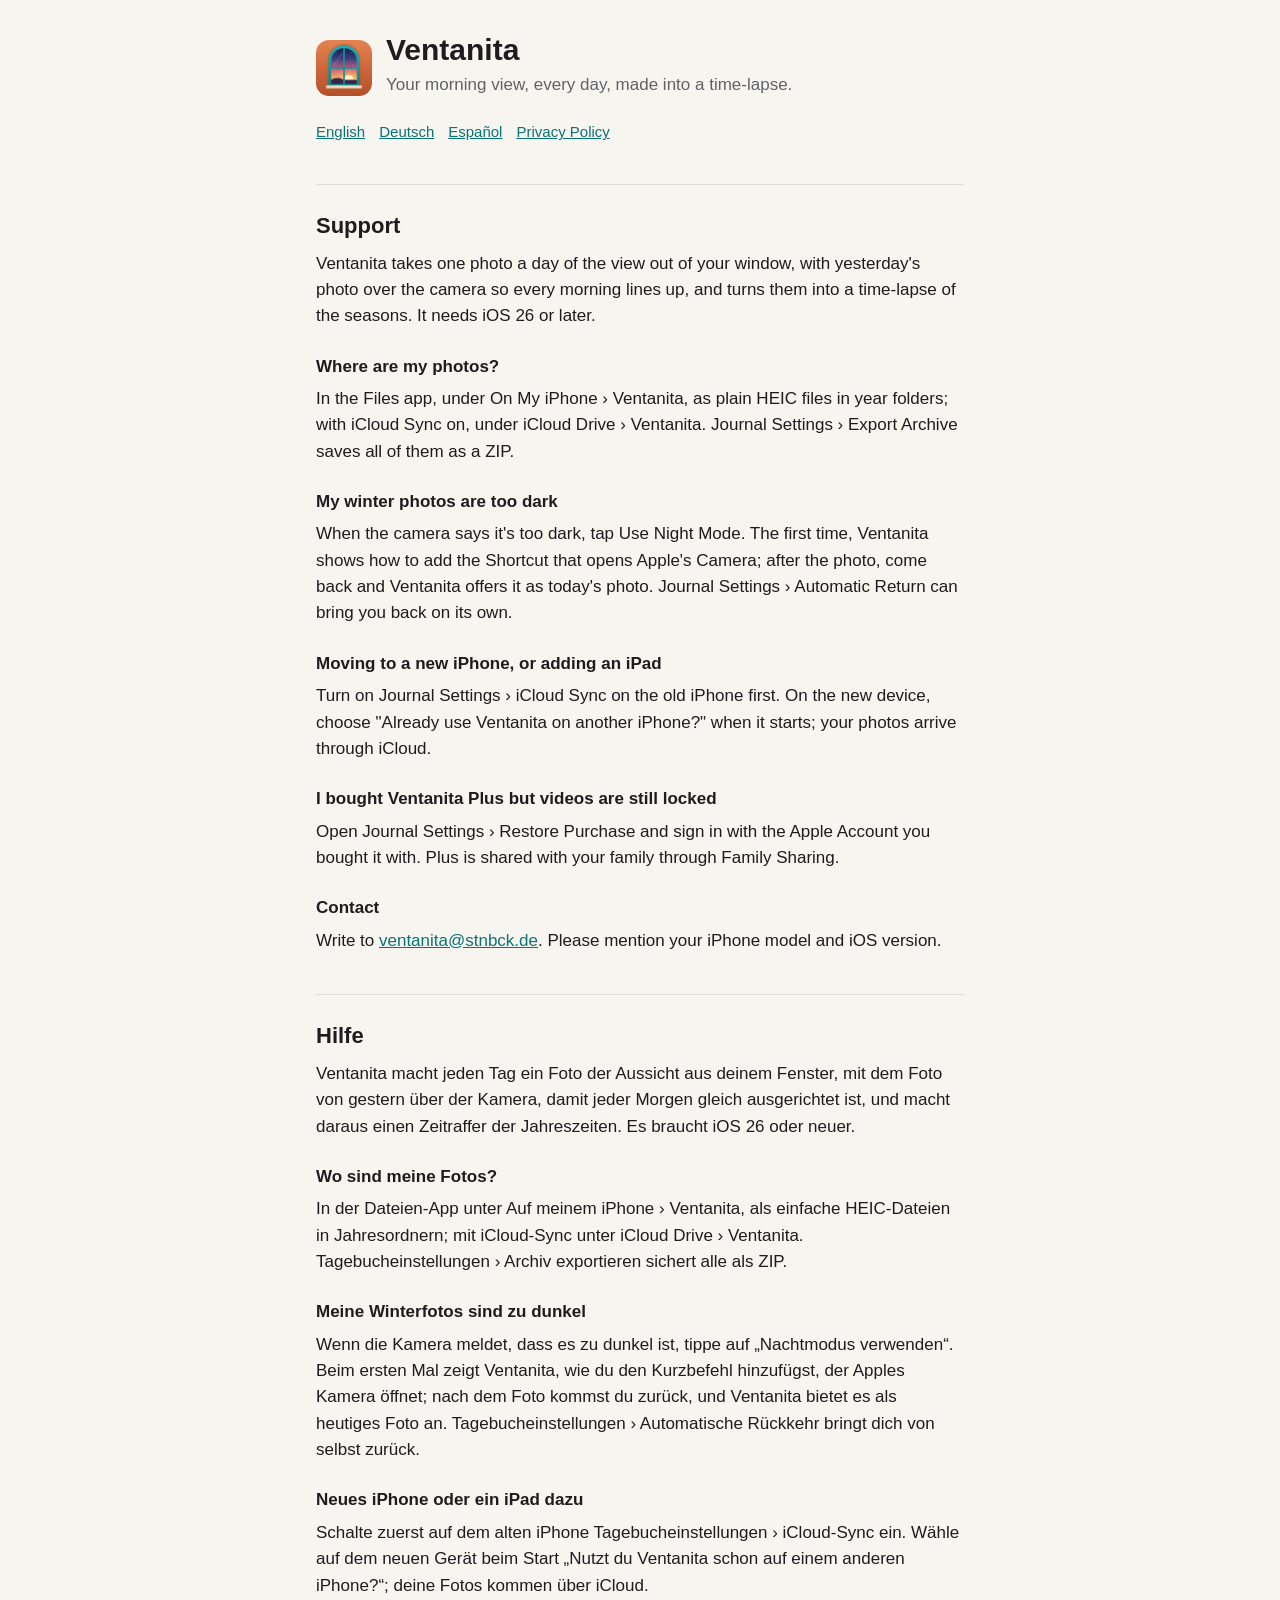
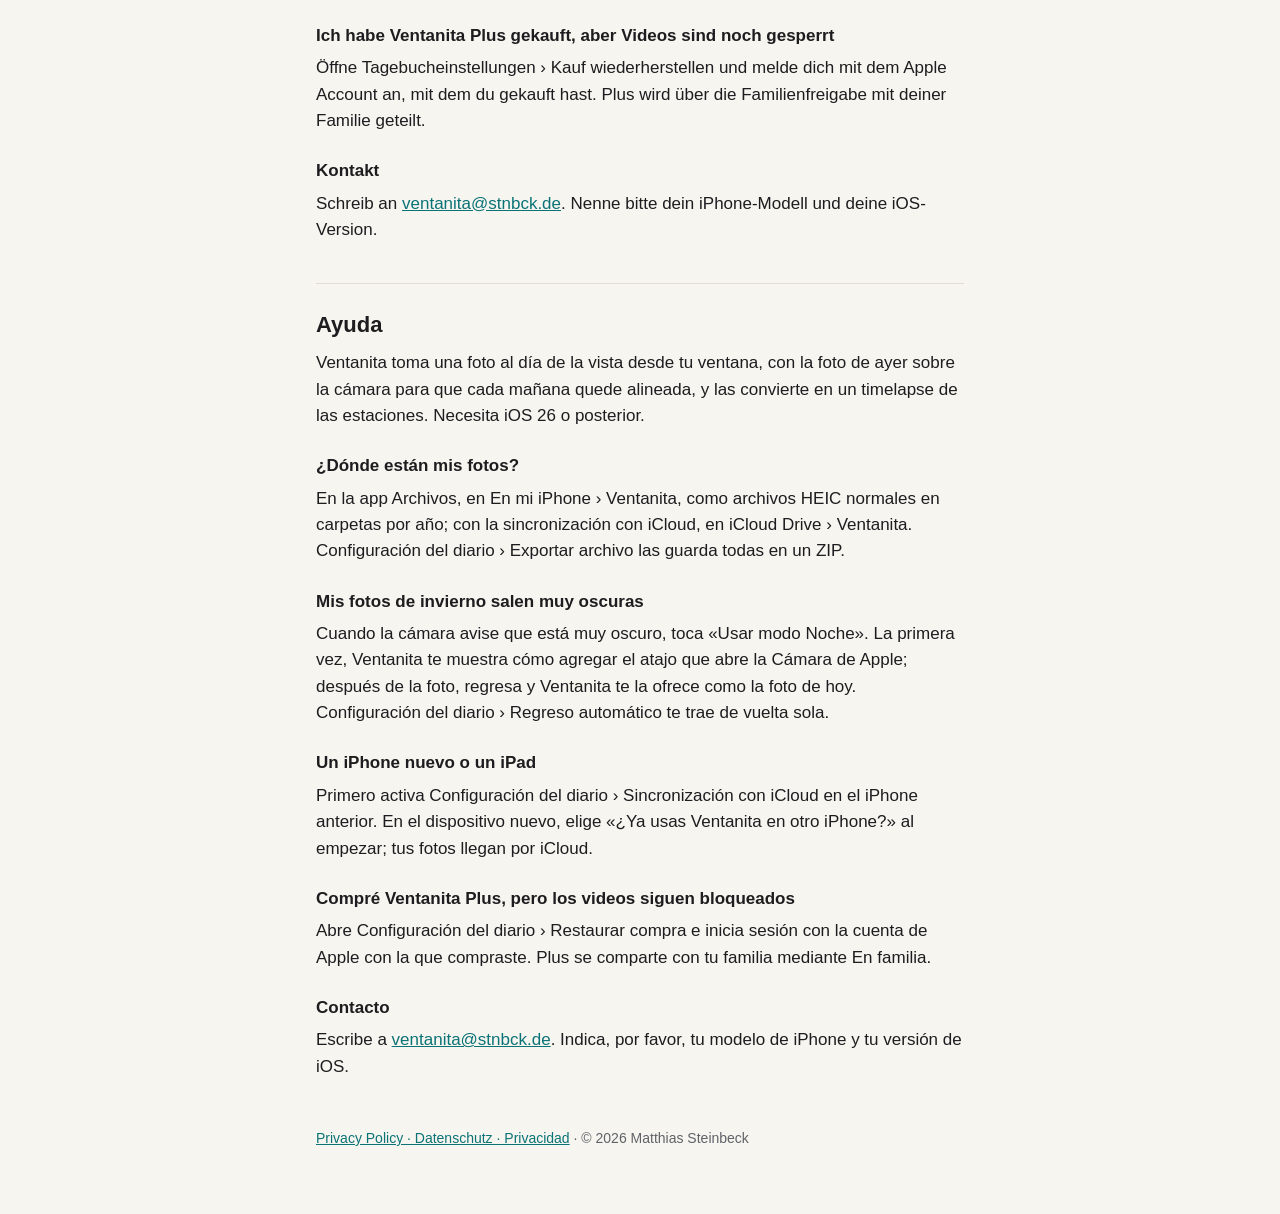
==== index.html @ d35afa75 "Ventanita support and privacy pages" ====
<!doctype html>
<html lang="en">
<head>
<meta charset="utf-8">
<meta name="viewport" content="width=device-width, initial-scale=1">
<title>Ventanita</title>
<meta name="description" content="Ventanita: a morning photo of the view out of your window, every day, made into a time-lapse. Support and questions.">
<link rel="stylesheet" href="style.css">
</head>
<body>
<main>
<header>
  <img src="icon.png" alt="">
  <div>
    <h1>Ventanita</h1>
    <p class="lead">Your morning view, every day, made into a time-lapse.</p>
  </div>
</header>
<nav class="lang"><a href="#en">English</a><a href="#de">Deutsch</a><a href="#es">Español</a><a href="privacy.html">Privacy Policy</a></nav>

<section id="en" lang="en">
<h2>Support</h2>
<p>Ventanita takes one photo a day of the view out of your window, with yesterday's photo over the camera so every morning lines up, and turns them into a time-lapse of the seasons. It needs iOS 26 or later.</p>

<h3>Where are my photos?</h3>
<p>In the Files app, under On My iPhone › Ventanita, as plain HEIC files in year folders; with iCloud Sync on, under iCloud Drive › Ventanita. Journal Settings › Export Archive saves all of them as a ZIP.</p>

<h3>My winter photos are too dark</h3>
<p>When the camera says it's too dark, tap Use Night Mode. The first time, Ventanita shows how to add the Shortcut that opens Apple's Camera; after the photo, come back and Ventanita offers it as today's photo. Journal Settings › Automatic Return can bring you back on its own.</p>

<h3>Moving to a new iPhone, or adding an iPad</h3>
<p>Turn on Journal Settings › iCloud Sync on the old iPhone first. On the new device, choose "Already use Ventanita on another iPhone?" when it starts; your photos arrive through iCloud.</p>

<h3>I bought Ventanita Plus but videos are still locked</h3>
<p>Open Journal Settings › Restore Purchase and sign in with the Apple Account you bought it with. Plus is shared with your family through Family Sharing.</p>

<h3>Contact</h3>
<p>Write to <a href="mailto:ventanita@stnbck.de">ventanita@stnbck.de</a>. Please mention your iPhone model and iOS version.</p>
</section>

<section id="de" lang="de">
<h2>Hilfe</h2>
<p>Ventanita macht jeden Tag ein Foto der Aussicht aus deinem Fenster, mit dem Foto von gestern über der Kamera, damit jeder Morgen gleich ausgerichtet ist, und macht daraus einen Zeitraffer der Jahreszeiten. Es braucht iOS 26 oder neuer.</p>

<h3>Wo sind meine Fotos?</h3>
<p>In der Dateien-App unter Auf meinem iPhone › Ventanita, als einfache HEIC-Dateien in Jahresordnern; mit iCloud-Sync unter iCloud Drive › Ventanita. Tagebucheinstellungen › Archiv exportieren sichert alle als ZIP.</p>

<h3>Meine Winterfotos sind zu dunkel</h3>
<p>Wenn die Kamera meldet, dass es zu dunkel ist, tippe auf „Nachtmodus verwenden“. Beim ersten Mal zeigt Ventanita, wie du den Kurzbefehl hinzufügst, der Apples Kamera öffnet; nach dem Foto kommst du zurück, und Ventanita bietet es als heutiges Foto an. Tagebucheinstellungen › Automatische Rückkehr bringt dich von selbst zurück.</p>

<h3>Neues iPhone oder ein iPad dazu</h3>
<p>Schalte zuerst auf dem alten iPhone Tagebucheinstellungen › iCloud-Sync ein. Wähle auf dem neuen Gerät beim Start „Nutzt du Ventanita schon auf einem anderen iPhone?“; deine Fotos kommen über iCloud.</p>

<h3>Ich habe Ventanita Plus gekauft, aber Videos sind noch gesperrt</h3>
<p>Öffne Tagebucheinstellungen › Kauf wiederherstellen und melde dich mit dem Apple Account an, mit dem du gekauft hast. Plus wird über die Familienfreigabe mit deiner Familie geteilt.</p>

<h3>Kontakt</h3>
<p>Schreib an <a href="mailto:ventanita@stnbck.de">ventanita@stnbck.de</a>. Nenne bitte dein iPhone-Modell und deine iOS-Version.</p>
</section>

<section id="es" lang="es">
<h2>Ayuda</h2>
<p>Ventanita toma una foto al día de la vista desde tu ventana, con la foto de ayer sobre la cámara para que cada mañana quede alineada, y las convierte en un timelapse de las estaciones. Necesita iOS 26 o posterior.</p>

<h3>¿Dónde están mis fotos?</h3>
<p>En la app Archivos, en En mi iPhone › Ventanita, como archivos HEIC normales en carpetas por año; con la sincronización con iCloud, en iCloud Drive › Ventanita. Configuración del diario › Exportar archivo las guarda todas en un ZIP.</p>

<h3>Mis fotos de invierno salen muy oscuras</h3>
<p>Cuando la cámara avise que está muy oscuro, toca «Usar modo Noche». La primera vez, Ventanita te muestra cómo agregar el atajo que abre la Cámara de Apple; después de la foto, regresa y Ventanita te la ofrece como la foto de hoy. Configuración del diario › Regreso automático te trae de vuelta sola.</p>

<h3>Un iPhone nuevo o un iPad</h3>
<p>Primero activa Configuración del diario › Sincronización con iCloud en el iPhone anterior. En el dispositivo nuevo, elige «¿Ya usas Ventanita en otro iPhone?» al empezar; tus fotos llegan por iCloud.</p>

<h3>Compré Ventanita Plus, pero los videos siguen bloqueados</h3>
<p>Abre Configuración del diario › Restaurar compra e inicia sesión con la cuenta de Apple con la que compraste. Plus se comparte con tu familia mediante En familia.</p>

<h3>Contacto</h3>
<p>Escribe a <a href="mailto:ventanita@stnbck.de">ventanita@stnbck.de</a>. Indica, por favor, tu modelo de iPhone y tu versión de iOS.</p>
</section>

<footer><a href="privacy.html">Privacy Policy · Datenschutz · Privacidad</a> · © 2026 Matthias Steinbeck</footer>
</main>
</body>
</html>
---- style.css ----
:root {
  --bg: #f7f5f0;
  --text: #1d1d1f;
  --muted: #5f6368;
  --accent: #0b7376;
  --rule: #e2ded5;
  --card: #ffffff;
}
@media (prefers-color-scheme: dark) {
  :root {
    --bg: #121416;
    --text: #f2f2f2;
    --muted: #a8adb3;
    --accent: #25ced1;
    --rule: #2c3034;
    --card: #1b1e21;
  }
}
* { box-sizing: border-box; }
body {
  margin: 0;
  background: var(--bg);
  color: var(--text);
  font: 17px/1.55 -apple-system, BlinkMacSystemFont, "Segoe UI", Helvetica, Arial, sans-serif;
}
main { max-width: 680px; margin: 0 auto; padding: 32px 16px 64px; }
header { display: flex; align-items: center; gap: 14px; margin-bottom: 8px; }
header img { width: 56px; height: 56px; border-radius: 13px; }
h1 { font-size: 30px; line-height: 1.2; margin: 0; }
h2 { font-size: 22px; margin: 40px 0 8px; padding-top: 24px; border-top: 1px solid var(--rule); }
h3 { font-size: 17px; margin: 24px 0 4px; }
p, li { margin: 6px 0; }
ul { padding-left: 20px; }
a { color: var(--accent); }
.lead { color: var(--muted); margin-top: 4px; }
.lang { display: flex; gap: 14px; flex-wrap: wrap; margin: 16px 0 0; font-size: 15px; }
.card { background: var(--card); border: 1px solid var(--rule); border-radius: 12px; padding: 12px 16px; margin: 16px 0; }
footer { margin-top: 48px; color: var(--muted); font-size: 14px; }
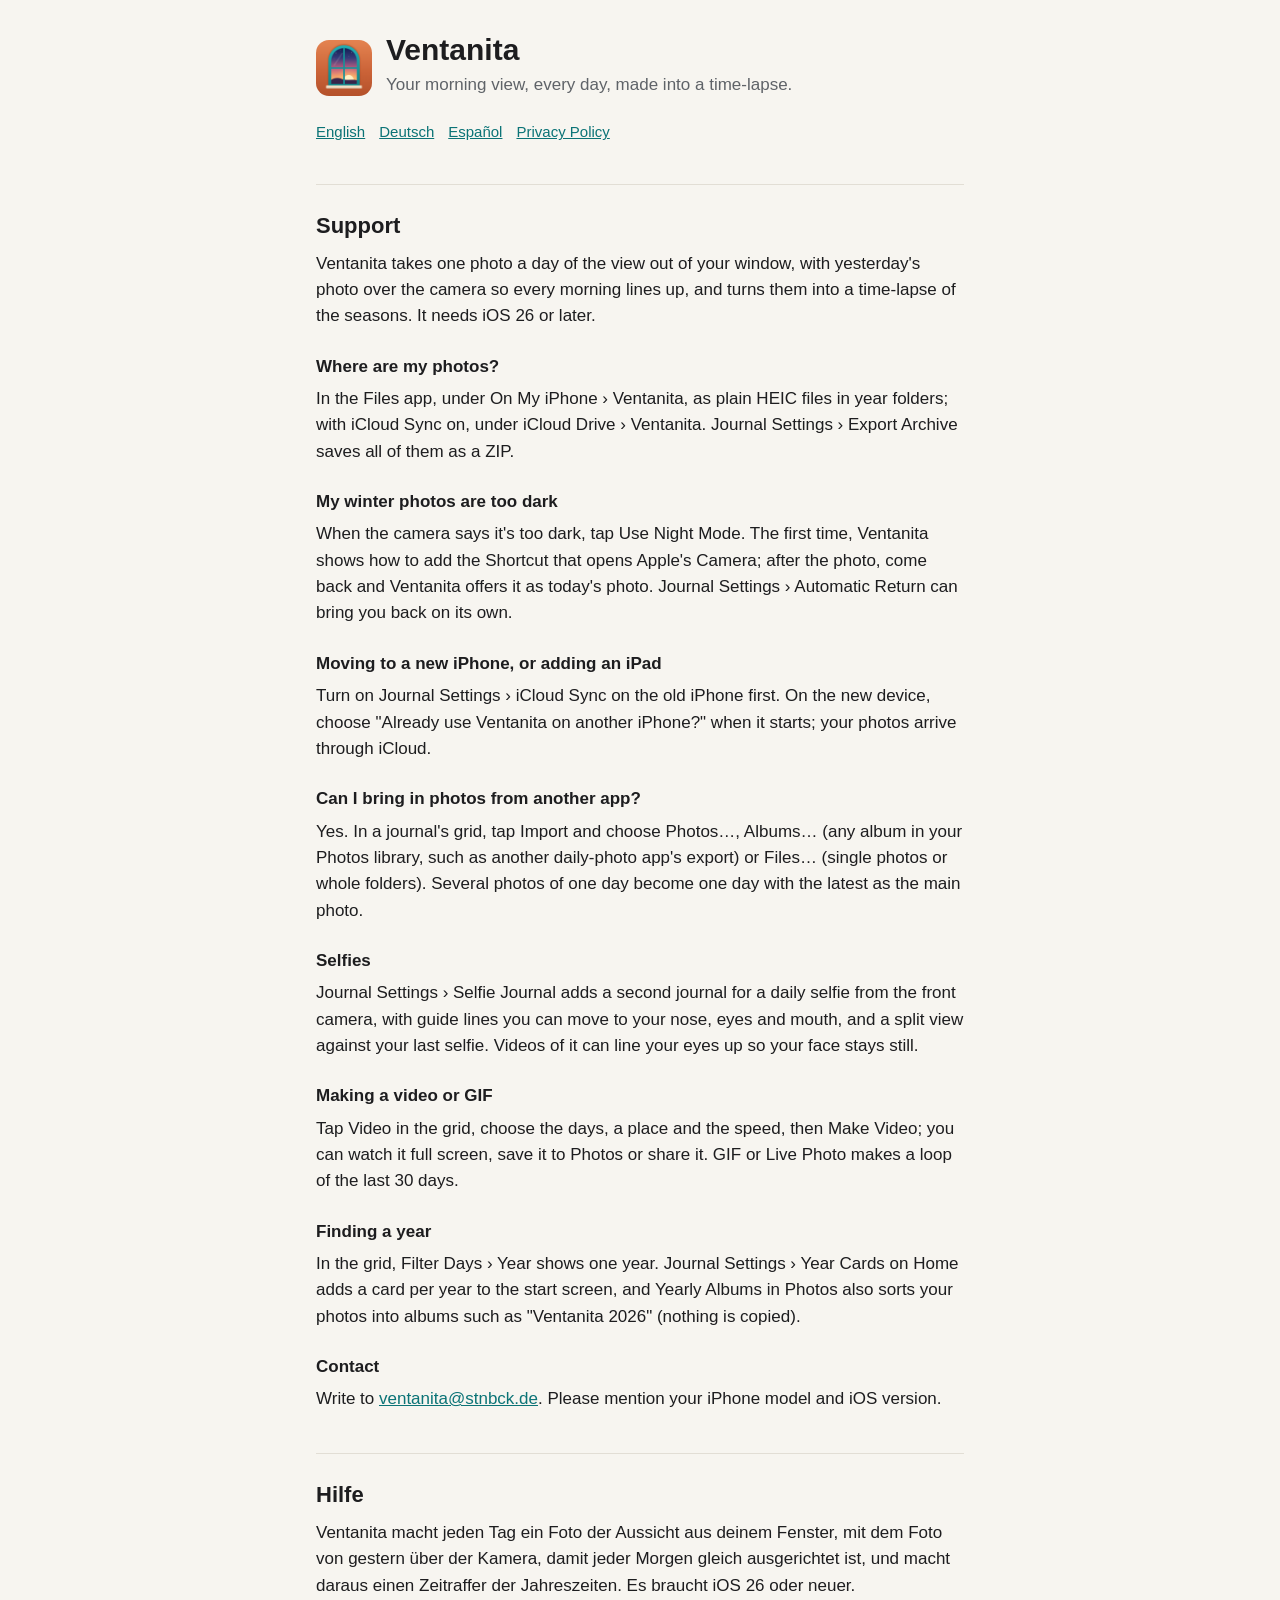
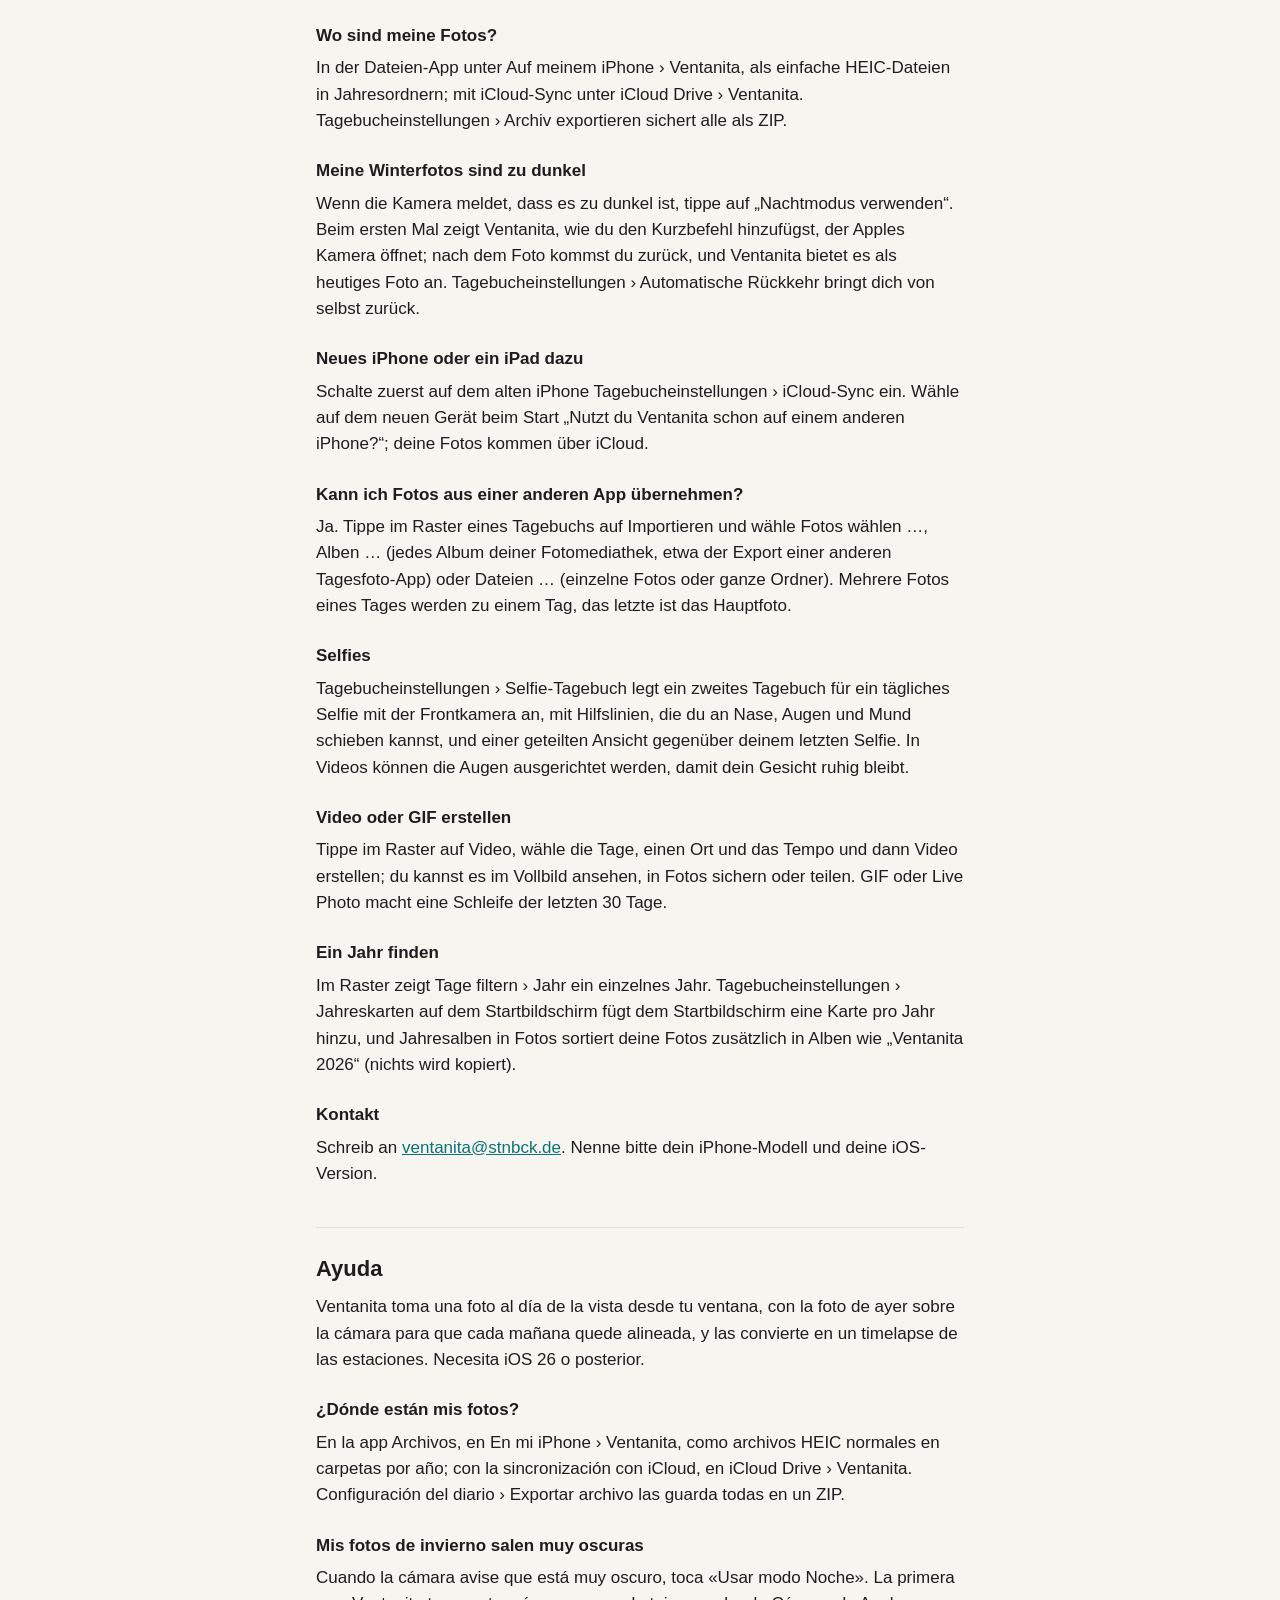
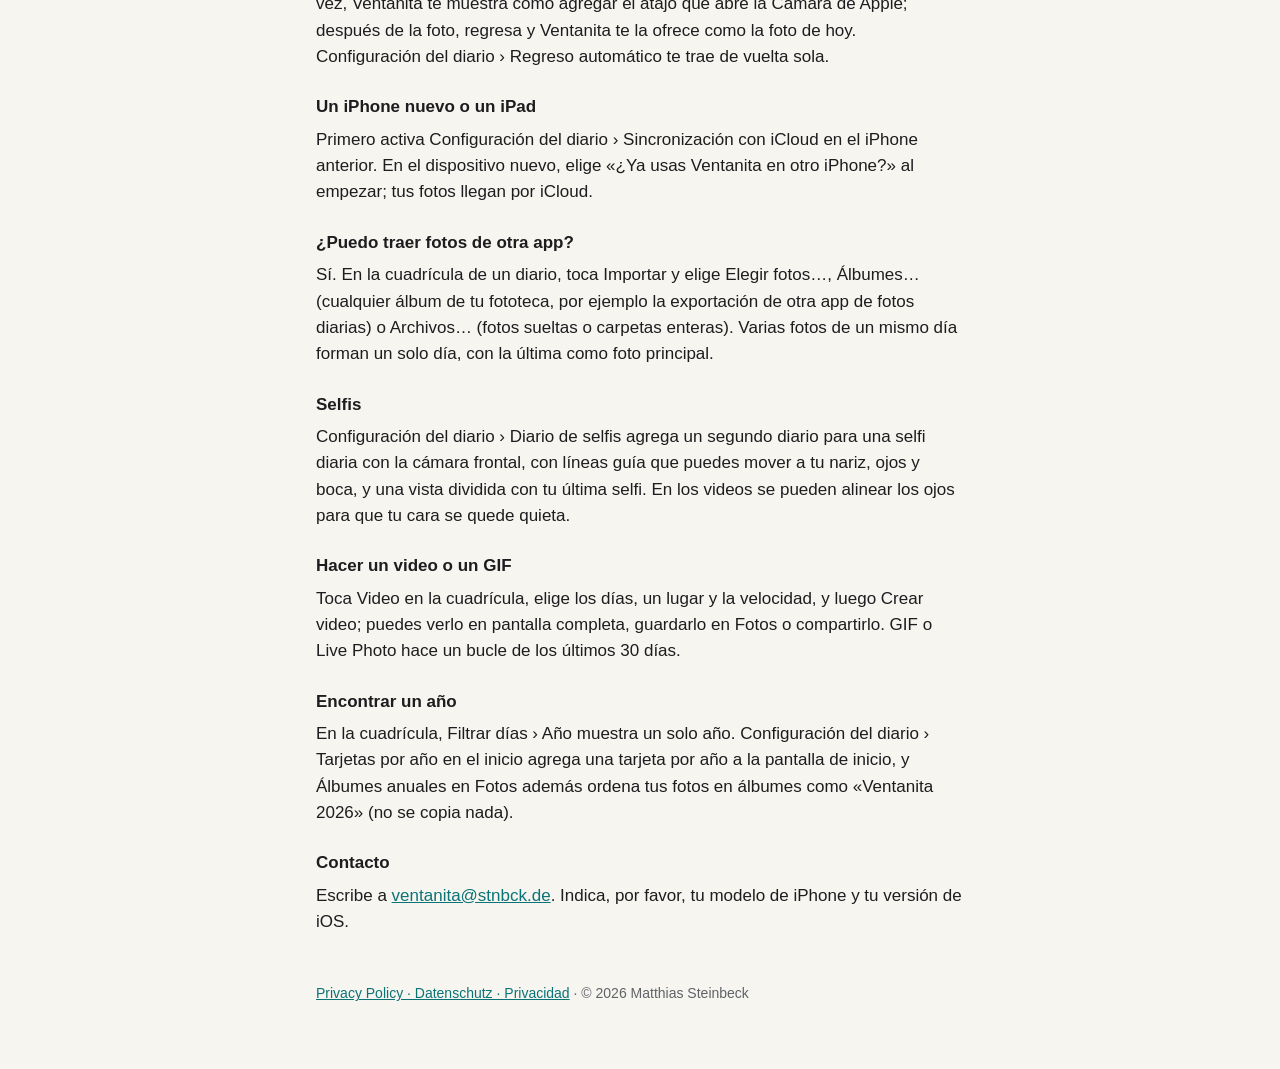
==== commit 8c7fdceb: "Support page: importing, selfies, videos, year sorting; privacy policy: front camera and on-device f" ====
--- a/index.html
+++ b/index.html
@@ -31,8 +31,17 @@
 <h3>Moving to a new iPhone, or adding an iPad</h3>
 <p>Turn on Journal Settings › iCloud Sync on the old iPhone first. On the new device, choose "Already use Ventanita on another iPhone?" when it starts; your photos arrive through iCloud.</p>
 
-<h3>I bought Ventanita Plus but videos are still locked</h3>
-<p>Open Journal Settings › Restore Purchase and sign in with the Apple Account you bought it with. Plus is shared with your family through Family Sharing.</p>
+<h3>Can I bring in photos from another app?</h3>
+<p>Yes. In a journal's grid, tap Import and choose Photos…, Albums… (any album in your Photos library, such as another daily-photo app's export) or Files… (single photos or whole folders). Several photos of one day become one day with the latest as the main photo.</p>
+
+<h3>Selfies</h3>
+<p>Journal Settings › Selfie Journal adds a second journal for a daily selfie from the front camera, with guide lines you can move to your nose, eyes and mouth, and a split view against your last selfie. Videos of it can line your eyes up so your face stays still.</p>
+
+<h3>Making a video or GIF</h3>
+<p>Tap Video in the grid, choose the days, a place and the speed, then Make Video; you can watch it full screen, save it to Photos or share it. GIF or Live Photo makes a loop of the last 30 days.</p>
+
+<h3>Finding a year</h3>
+<p>In the grid, Filter Days › Year shows one year. Journal Settings › Year Cards on Home adds a card per year to the start screen, and Yearly Albums in Photos also sorts your photos into albums such as "Ventanita 2026" (nothing is copied).</p>
 
 <h3>Contact</h3>
 <p>Write to <a href="mailto:ventanita@stnbck.de">ventanita@stnbck.de</a>. Please mention your iPhone model and iOS version.</p>
@@ -51,8 +60,17 @@
 <h3>Neues iPhone oder ein iPad dazu</h3>
 <p>Schalte zuerst auf dem alten iPhone Tagebucheinstellungen › iCloud-Sync ein. Wähle auf dem neuen Gerät beim Start „Nutzt du Ventanita schon auf einem anderen iPhone?“; deine Fotos kommen über iCloud.</p>
 
-<h3>Ich habe Ventanita Plus gekauft, aber Videos sind noch gesperrt</h3>
-<p>Öffne Tagebucheinstellungen › Kauf wiederherstellen und melde dich mit dem Apple Account an, mit dem du gekauft hast. Plus wird über die Familienfreigabe mit deiner Familie geteilt.</p>
+<h3>Kann ich Fotos aus einer anderen App übernehmen?</h3>
+<p>Ja. Tippe im Raster eines Tagebuchs auf Importieren und wähle Fotos wählen …, Alben … (jedes Album deiner Fotomediathek, etwa der Export einer anderen Tagesfoto-App) oder Dateien … (einzelne Fotos oder ganze Ordner). Mehrere Fotos eines Tages werden zu einem Tag, das letzte ist das Hauptfoto.</p>
+
+<h3>Selfies</h3>
+<p>Tagebucheinstellungen › Selfie-Tagebuch legt ein zweites Tagebuch für ein tägliches Selfie mit der Frontkamera an, mit Hilfslinien, die du an Nase, Augen und Mund schieben kannst, und einer geteilten Ansicht gegenüber deinem letzten Selfie. In Videos können die Augen ausgerichtet werden, damit dein Gesicht ruhig bleibt.</p>
+
+<h3>Video oder GIF erstellen</h3>
+<p>Tippe im Raster auf Video, wähle die Tage, einen Ort und das Tempo und dann Video erstellen; du kannst es im Vollbild ansehen, in Fotos sichern oder teilen. GIF oder Live Photo macht eine Schleife der letzten 30 Tage.</p>
+
+<h3>Ein Jahr finden</h3>
+<p>Im Raster zeigt Tage filtern › Jahr ein einzelnes Jahr. Tagebucheinstellungen › Jahreskarten auf dem Startbildschirm fügt dem Startbildschirm eine Karte pro Jahr hinzu, und Jahresalben in Fotos sortiert deine Fotos zusätzlich in Alben wie „Ventanita 2026“ (nichts wird kopiert).</p>
 
 <h3>Kontakt</h3>
 <p>Schreib an <a href="mailto:ventanita@stnbck.de">ventanita@stnbck.de</a>. Nenne bitte dein iPhone-Modell und deine iOS-Version.</p>
@@ -71,8 +89,17 @@
 <h3>Un iPhone nuevo o un iPad</h3>
 <p>Primero activa Configuración del diario › Sincronización con iCloud en el iPhone anterior. En el dispositivo nuevo, elige «¿Ya usas Ventanita en otro iPhone?» al empezar; tus fotos llegan por iCloud.</p>
 
-<h3>Compré Ventanita Plus, pero los videos siguen bloqueados</h3>
-<p>Abre Configuración del diario › Restaurar compra e inicia sesión con la cuenta de Apple con la que compraste. Plus se comparte con tu familia mediante En familia.</p>
+<h3>¿Puedo traer fotos de otra app?</h3>
+<p>Sí. En la cuadrícula de un diario, toca Importar y elige Elegir fotos…, Álbumes… (cualquier álbum de tu fototeca, por ejemplo la exportación de otra app de fotos diarias) o Archivos… (fotos sueltas o carpetas enteras). Varias fotos de un mismo día forman un solo día, con la última como foto principal.</p>
+
+<h3>Selfis</h3>
+<p>Configuración del diario › Diario de selfis agrega un segundo diario para una selfi diaria con la cámara frontal, con líneas guía que puedes mover a tu nariz, ojos y boca, y una vista dividida con tu última selfi. En los videos se pueden alinear los ojos para que tu cara se quede quieta.</p>
+
+<h3>Hacer un video o un GIF</h3>
+<p>Toca Video en la cuadrícula, elige los días, un lugar y la velocidad, y luego Crear video; puedes verlo en pantalla completa, guardarlo en Fotos o compartirlo. GIF o Live Photo hace un bucle de los últimos 30 días.</p>
+
+<h3>Encontrar un año</h3>
+<p>En la cuadrícula, Filtrar días › Año muestra un solo año. Configuración del diario › Tarjetas por año en el inicio agrega una tarjeta por año a la pantalla de inicio, y Álbumes anuales en Fotos además ordena tus fotos en álbumes como «Ventanita 2026» (no se copia nada).</p>
 
 <h3>Contacto</h3>
 <p>Escribe a <a href="mailto:ventanita@stnbck.de">ventanita@stnbck.de</a>. Indica, por favor, tu modelo de iPhone y tu versión de iOS.</p>
